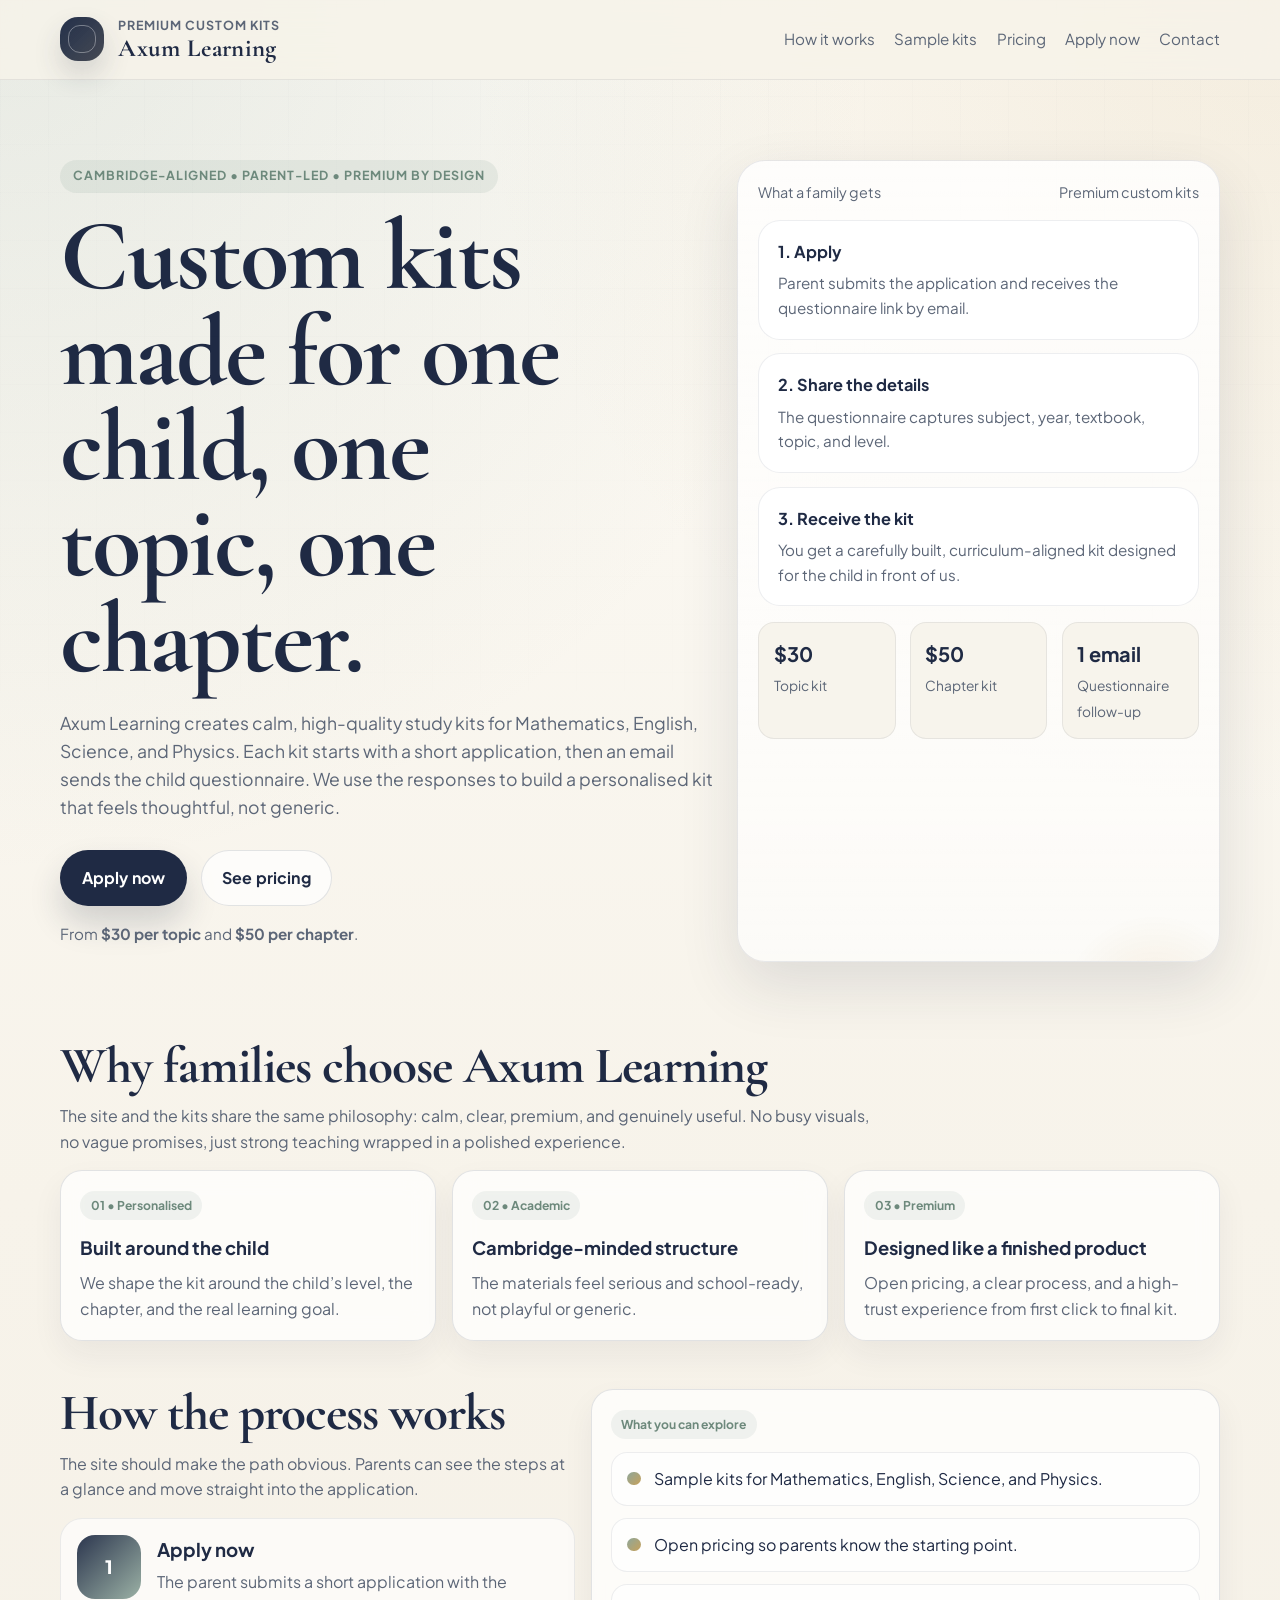
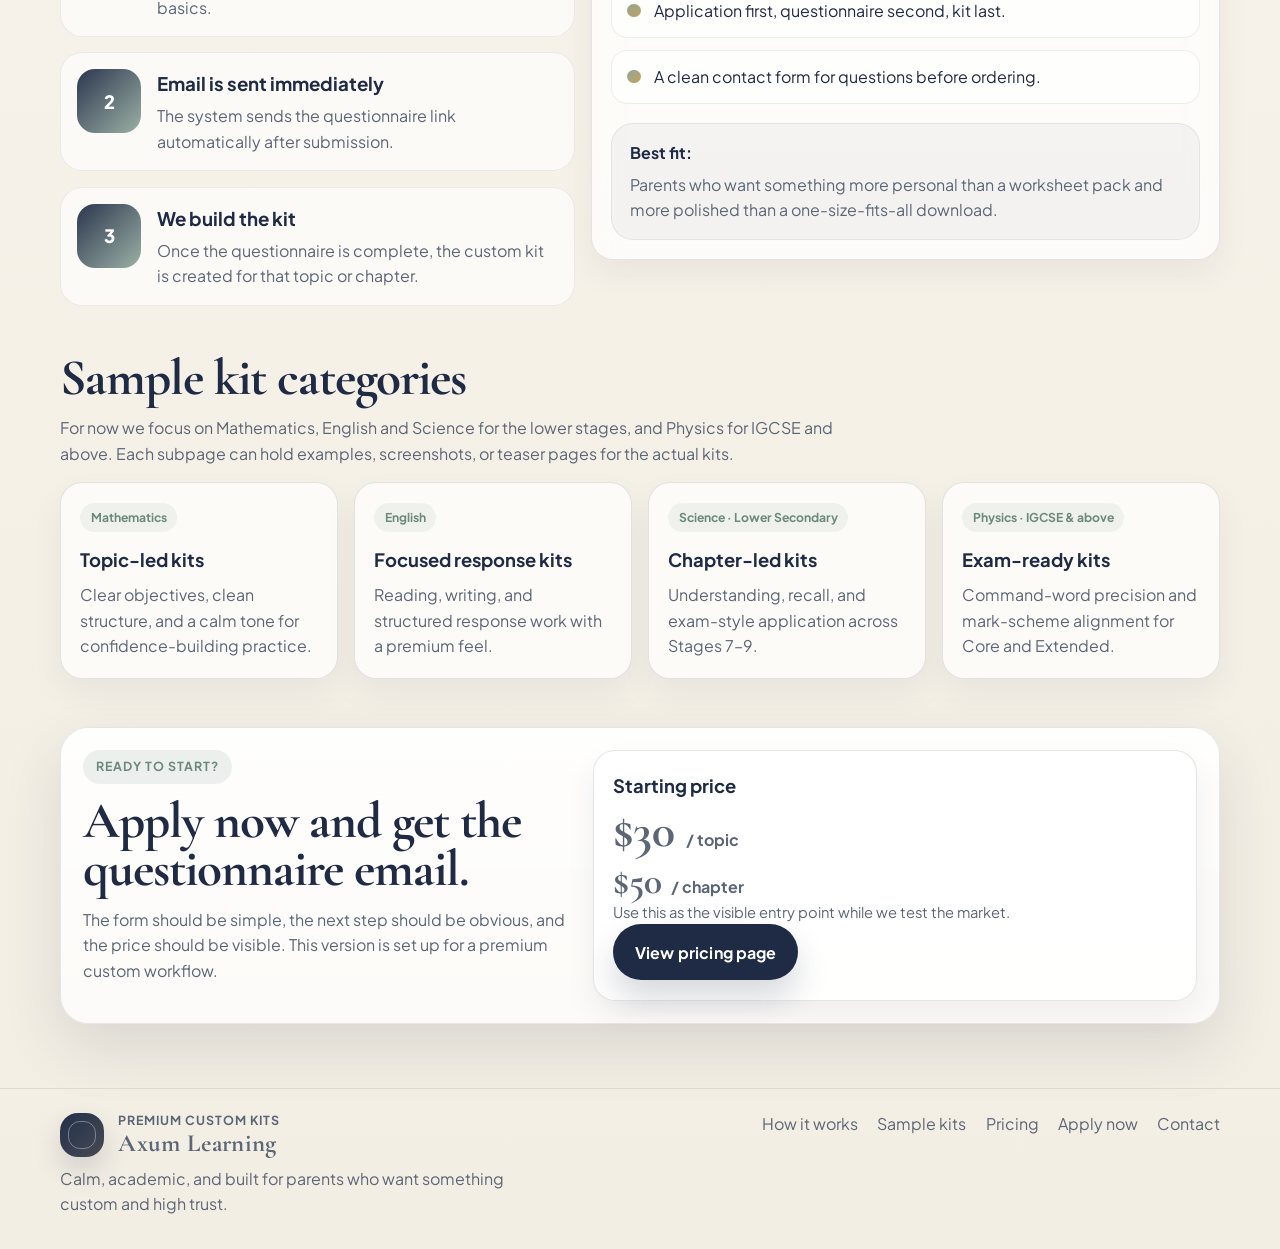
==== index.html @ c3b708f9 "Axum Learning website" ====
<!DOCTYPE html>
<html lang="en">
  <head>
    <meta charset="UTF-8" />
    <meta name="viewport" content="width=device-width, initial-scale=1.0" />
    <title>Axum Learning | Premium custom kits for Cambridge students</title>
    <meta
      name="description"
      content="Axum Learning creates premium custom Cambridge kits for Mathematics, English, Science, and Physics. Each kit is matched to the child, the topic, and the chapter."
    />
    <link rel="stylesheet" href="styles.css" />
  </head>
  <body>
    <a class="skip-link" href="#main">Skip to content</a>
    <header class="site-header">
      <div class="header-inner">
        <a class="brand" href="index.html" aria-label="Axum Learning home">
          <span class="brand-mark" aria-hidden="true"></span>
          <span>
            <span class="brand-tagline">Premium custom kits</span>
            <span class="brand-name">Axum Learning</span>
          </span>
        </a>
        <nav class="nav" aria-label="Primary">
          <a href="how-it-works.html">How it works</a>
          <a href="samples.html">Sample kits</a>
          <a href="pricing.html">Pricing</a>
          <a href="apply.html">Apply now</a>
          <a href="contact.html">Contact</a>
        </nav>
      </div>
    </header>

    <main id="main">
      <section class="hero">
        <div class="page-shell hero-grid">
          <div>
            <span class="eyebrow">Cambridge-aligned • Parent-led • Premium by design</span>
            <h1>Custom kits made for one child, one topic, one chapter.</h1>
            <p class="lead">
              Axum Learning creates calm, high-quality study kits for Mathematics, English, Science, and Physics.
              Each kit starts with a short application, then an email sends the child questionnaire.
              We use the responses to build a personalised kit that feels thoughtful, not generic.
            </p>
            <div class="hero-actions">
              <a class="button" href="apply.html">Apply now</a>
              <a class="button-secondary" href="pricing.html">See pricing</a>
            </div>
            <p class="hero-note">
              From <strong>$30 per topic</strong> and <strong>$50 per chapter</strong>.
            </p>
          </div>

          <aside class="hero-panel" aria-label="Preview of the service">
            <div class="panel-kicker">
              <span>What a family gets</span>
              <span>Premium custom kits</span>
            </div>
            <div class="preview-card">
              <h3>1. Apply</h3>
              <p>Parent submits the application and receives the questionnaire link by email.</p>
            </div>
            <div class="preview-card">
              <h3>2. Share the details</h3>
              <p>The questionnaire captures subject, year, textbook, topic, and level.</p>
            </div>
            <div class="preview-card">
              <h3>3. Receive the kit</h3>
              <p>You get a carefully built, curriculum-aligned kit designed for the child in front of us.</p>
            </div>
            <div class="stats" aria-label="Pricing snapshot">
              <div class="stat">
                <strong>$30</strong>
                <span>Topic kit</span>
              </div>
              <div class="stat">
                <strong>$50</strong>
                <span>Chapter kit</span>
              </div>
              <div class="stat">
                <strong>1 email</strong>
                <span>Questionnaire follow-up</span>
              </div>
            </div>
          </aside>
        </div>
      </section>

      <section class="section">
        <div class="page-shell">
          <h2 class="section-title">Why families choose Axum Learning</h2>
          <p class="section-lead">
            The site and the kits share the same philosophy: calm, clear, premium, and genuinely
            useful. No busy visuals, no vague promises, just strong teaching wrapped in a polished
            experience.
          </p>
          <div class="grid-3" style="margin-top: 1rem">
            <article class="card">
              <span class="meta">01 • Personalised</span>
              <h3>Built around the child</h3>
              <p>We shape the kit around the child’s level, the chapter, and the real learning goal.</p>
            </article>
            <article class="card">
              <span class="meta">02 • Academic</span>
              <h3>Cambridge-minded structure</h3>
              <p>The materials feel serious and school-ready, not playful or generic.</p>
            </article>
            <article class="card">
              <span class="meta">03 • Premium</span>
              <h3>Designed like a finished product</h3>
              <p>Open pricing, a clear process, and a high-trust experience from first click to final kit.</p>
            </article>
          </div>
        </div>
      </section>

      <section class="section">
        <div class="page-shell split">
          <div>
            <h2 class="section-title">How the process works</h2>
            <p class="section-lead">
              The site should make the path obvious. Parents can see the steps at a glance and move
              straight into the application.
            </p>
            <div class="timeline" style="margin-top: 1rem">
              <div class="timeline-step">
                <div class="step-num">1</div>
                <div class="step-content">
                  <h3>Apply now</h3>
                  <p>The parent submits a short application with the basics.</p>
                </div>
              </div>
              <div class="timeline-step">
                <div class="step-num">2</div>
                <div class="step-content">
                  <h3>Email is sent immediately</h3>
                  <p>The system sends the questionnaire link automatically after submission.</p>
                </div>
              </div>
              <div class="timeline-step">
                <div class="step-num">3</div>
                <div class="step-content">
                  <h3>We build the kit</h3>
                  <p>Once the questionnaire is complete, the custom kit is created for that topic or chapter.</p>
                </div>
              </div>
            </div>
          </div>
          <div class="card">
            <span class="meta">What you can explore</span>
            <ul class="feature-list">
              <li><span class="feature-dot"></span><span>Sample kits for Mathematics, English, Science, and Physics.</span></li>
              <li><span class="feature-dot"></span><span>Open pricing so parents know the starting point.</span></li>
              <li><span class="feature-dot"></span><span>Application first, questionnaire second, kit last.</span></li>
              <li><span class="feature-dot"></span><span>A clean contact form for questions before ordering.</span></li>
            </ul>
            <div class="subtle-band">
              <strong>Best fit:</strong>
              <p style="margin: 0.4rem 0 0; color: var(--muted)">
                Parents who want something more personal than a worksheet pack and more polished than a
                one-size-fits-all download.
              </p>
            </div>
          </div>
        </div>
      </section>

      <section class="section">
        <div class="page-shell">
          <h2 class="section-title">Sample kit categories</h2>
          <p class="section-lead">
            For now we focus on Mathematics, English and Science for the lower stages, and Physics for
            IGCSE and above. Each subpage can hold examples, screenshots, or teaser pages for the
            actual kits.
          </p>
          <div class="grid-4" style="margin-top: 1rem">
            <article class="card">
              <span class="meta">Mathematics</span>
              <h3>Topic-led kits</h3>
              <p>Clear objectives, clean structure, and a calm tone for confidence-building practice.</p>
            </article>
            <article class="card">
              <span class="meta">English</span>
              <h3>Focused response kits</h3>
              <p>Reading, writing, and structured response work with a premium feel.</p>
            </article>
            <article class="card">
              <span class="meta">Science · Lower Secondary</span>
              <h3>Chapter-led kits</h3>
              <p>Understanding, recall, and exam-style application across Stages 7–9.</p>
            </article>
            <article class="card">
              <span class="meta">Physics · IGCSE & above</span>
              <h3>Exam-ready kits</h3>
              <p>Command-word precision and mark-scheme alignment for Core and Extended.</p>
            </article>
          </div>
        </div>
      </section>

      <section class="section">
        <div class="page-shell form-wrap">
          <div class="split">
            <div>
              <span class="eyebrow">Ready to start?</span>
              <h2 class="section-title" style="margin-top: 0.8rem">Apply now and get the questionnaire email.</h2>
              <p class="section-lead">
                The form should be simple, the next step should be obvious, and the price should be
                visible. This version is set up for a premium custom workflow.
              </p>
            </div>
            <div class="card" style="background: rgba(255,255,255,0.84)">
              <h3>Starting price</h3>
              <p class="price" style="margin-top: 0.2rem">
                $30 <small>/ topic</small>
              </p>
              <p class="price" style="font-size: 2.35rem; margin-top: 0.5rem">
                $50 <small>/ chapter</small>
              </p>
              <p class="note">Use this as the visible entry point while we test the market.</p>
              <a class="button" href="pricing.html">View pricing page</a>
            </div>
          </div>
        </div>
      </section>
    </main>

    <footer class="footer">
      <div class="footer-inner">
        <div>
          <div class="brand" style="margin-bottom: 0.5rem">
            <span class="brand-mark" aria-hidden="true"></span>
            <span>
              <span class="brand-tagline">Premium custom kits</span>
              <span class="brand-name">Axum Learning</span>
            </span>
          </div>
          <p style="max-width: 42ch; margin: 0">
            Calm, academic, and built for parents who want something custom and high trust.
          </p>
        </div>
        <div class="footer-links" aria-label="Footer links">
          <a href="how-it-works.html">How it works</a>
          <a href="samples.html">Sample kits</a>
          <a href="pricing.html">Pricing</a>
          <a href="apply.html">Apply now</a>
          <a href="contact.html">Contact</a>
        </div>
      </div>
    </footer>
  </body>
</html>
---- styles.css ----
@import url("https://fonts.googleapis.com/css2?family=Cormorant+Garamond:wght@500;600;700&family=Plus+Jakarta+Sans:wght@400;500;600;700&display=swap");

:root {
  --bg: #f7f3ea;
  --bg-soft: #fbf8f2;
  --card: rgba(255, 255, 255, 0.72);
  --card-strong: #ffffff;
  --text: #1f2a44;
  --muted: #5c6677;
  --line: rgba(31, 42, 68, 0.12);
  --navy: #1f2a44;
  --sage: #8ea79a;
  --sage-dark: #6d897c;
  --gold: #c6a15b;
  --gold-soft: #ead9b2;
  --shadow: 0 24px 60px rgba(31, 42, 68, 0.12);
  --radius-xl: 28px;
  --radius-lg: 22px;
  --radius-md: 16px;
  --radius-sm: 12px;
  --container: 1160px;
}

*,
*::before,
*::after {
  box-sizing: border-box;
}

html {
  scroll-behavior: smooth;
}

body {
  margin: 0;
  color: var(--text);
  background:
    radial-gradient(circle at top left, rgba(142, 167, 154, 0.18), transparent 28%),
    radial-gradient(circle at top right, rgba(198, 161, 91, 0.14), transparent 26%),
    linear-gradient(180deg, #fcfaf5 0%, var(--bg) 42%, #f3eee4 100%);
  font-family: "Plus Jakarta Sans", system-ui, -apple-system, BlinkMacSystemFont, "Segoe UI", sans-serif;
  line-height: 1.6;
}

body::before {
  content: "";
  position: fixed;
  inset: 0;
  pointer-events: none;
  background-image:
    linear-gradient(rgba(31, 42, 68, 0.015) 1px, transparent 1px),
    linear-gradient(90deg, rgba(31, 42, 68, 0.015) 1px, transparent 1px);
  background-size: 48px 48px;
  mask-image: linear-gradient(180deg, rgba(0, 0, 0, 0.75), transparent 92%);
}

a {
  color: inherit;
  text-decoration: none;
}

img {
  max-width: 100%;
  display: block;
}

.skip-link {
  position: absolute;
  left: -999px;
  top: 16px;
  background: var(--navy);
  color: #fff;
  padding: 0.75rem 1rem;
  border-radius: 999px;
  z-index: 50;
}

.skip-link:focus {
  left: 16px;
}

.page-shell {
  width: min(100% - 2rem, var(--container));
  margin: 0 auto;
}

.site-header {
  position: sticky;
  top: 0;
  z-index: 40;
  backdrop-filter: blur(16px);
  background: rgba(247, 243, 234, 0.82);
  border-bottom: 1px solid rgba(31, 42, 68, 0.08);
}

.header-inner,
.footer-inner {
  width: min(100% - 2rem, var(--container));
  margin: 0 auto;
  display: flex;
  align-items: center;
  justify-content: space-between;
  gap: 1rem;
}

.header-inner {
  padding: 1rem 0;
}

.brand {
  display: inline-flex;
  align-items: center;
  gap: 0.9rem;
  font-weight: 700;
  letter-spacing: 0.02em;
}

.brand-mark {
  width: 2.75rem;
  height: 2.75rem;
  border-radius: 18px;
  background:
    linear-gradient(135deg, rgba(31, 42, 68, 0.96), rgba(31, 42, 68, 0.78)),
    linear-gradient(135deg, rgba(142, 167, 154, 0.7), rgba(198, 161, 91, 0.7));
  box-shadow: 0 14px 28px rgba(31, 42, 68, 0.16);
  position: relative;
}

.brand-mark::after {
  content: "";
  position: absolute;
  inset: 8px;
  border-radius: 12px;
  border: 1px solid rgba(255, 255, 255, 0.35);
}

.brand-name {
  font-family: "Cormorant Garamond", Georgia, serif;
  font-size: 1.55rem;
  line-height: 1;
}

.brand-tagline {
  display: block;
  font-size: 0.78rem;
  color: var(--muted);
  letter-spacing: 0.08em;
  text-transform: uppercase;
}

.nav {
  display: flex;
  align-items: center;
  gap: 1.2rem;
  flex-wrap: wrap;
  justify-content: flex-end;
}

.nav a {
  font-size: 0.95rem;
  color: var(--muted);
}

.nav a:hover,
.nav a:focus-visible {
  color: var(--text);
}

.button,
.button-secondary,
.button-link,
button {
  display: inline-flex;
  align-items: center;
  justify-content: center;
  gap: 0.55rem;
  border-radius: 999px;
  font-weight: 700;
  letter-spacing: 0.01em;
  transition: transform 180ms ease, box-shadow 180ms ease, background-color 180ms ease;
}

.button:hover,
.button-secondary:hover,
.button-link:hover,
button:hover {
  transform: translateY(-1px);
}

.button {
  background: var(--navy);
  color: #fff;
  padding: 0.95rem 1.35rem;
  box-shadow: 0 18px 32px rgba(31, 42, 68, 0.18);
}

.button-secondary {
  background: rgba(255, 255, 255, 0.7);
  color: var(--navy);
  padding: 0.9rem 1.25rem;
  border: 1px solid rgba(31, 42, 68, 0.12);
}

.button-link {
  color: var(--navy);
  padding: 0;
  background: transparent;
  border: 0;
}

button {
  cursor: pointer;
  border: 0;
  font: inherit;
}

.hero {
  padding: 5rem 0 3rem;
}

.hero-grid {
  display: grid;
  grid-template-columns: 1.15fr 0.85fr;
  gap: 1.5rem;
  align-items: center;
}

.eyebrow {
  display: inline-flex;
  align-items: center;
  gap: 0.5rem;
  padding: 0.42rem 0.8rem;
  border-radius: 999px;
  background: rgba(142, 167, 154, 0.16);
  color: var(--sage-dark);
  font-size: 0.78rem;
  font-weight: 700;
  letter-spacing: 0.08em;
  text-transform: uppercase;
}

.hero h1,
.section-title,
.page-title {
  font-family: "Cormorant Garamond", Georgia, serif;
  letter-spacing: -0.02em;
  margin: 0;
  line-height: 0.95;
}

.hero h1 {
  font-size: clamp(3.4rem, 8vw, 6.3rem);
  max-width: 11ch;
  margin-top: 1rem;
}

.lead {
  font-size: 1.1rem;
  color: var(--muted);
  max-width: 62ch;
  margin: 1.3rem 0 0;
}

.hero-actions {
  display: flex;
  flex-wrap: wrap;
  gap: 0.9rem;
  margin-top: 1.8rem;
}

.hero-note {
  margin-top: 1rem;
  color: var(--muted);
  font-size: 0.95rem;
}

.hero-panel {
  background: linear-gradient(180deg, rgba(255, 255, 255, 0.82), rgba(255, 255, 255, 0.6));
  border: 1px solid rgba(31, 42, 68, 0.1);
  border-radius: var(--radius-xl);
  padding: 1.25rem;
  box-shadow: var(--shadow);
  position: relative;
  overflow: hidden;
  min-height: 100%;
}

.hero-panel::before {
  content: "";
  position: absolute;
  inset: auto -10% -20% auto;
  width: 14rem;
  height: 14rem;
  border-radius: 50%;
  background: radial-gradient(circle, rgba(198, 161, 91, 0.16), transparent 60%);
}

.panel-kicker {
  display: flex;
  justify-content: space-between;
  gap: 1rem;
  color: var(--muted);
  font-size: 0.9rem;
}

.preview-card {
  margin-top: 1rem;
  background: var(--card-strong);
  border-radius: var(--radius-lg);
  border: 1px solid rgba(31, 42, 68, 0.08);
  padding: 1.15rem;
  position: relative;
}

.preview-card + .preview-card {
  margin-top: 0.85rem;
}

.preview-card h3 {
  margin: 0 0 0.4rem;
  font-size: 1.02rem;
}

.preview-card p {
  margin: 0;
  color: var(--muted);
  font-size: 0.95rem;
}

.stats {
  display: grid;
  grid-template-columns: repeat(3, 1fr);
  gap: 0.9rem;
  margin-top: 1rem;
}

.stat {
  padding: 0.9rem;
  border-radius: var(--radius-md);
  background: rgba(247, 243, 234, 0.9);
  border: 1px solid rgba(31, 42, 68, 0.08);
}

.stat strong {
  display: block;
  font-size: 1.25rem;
  margin-bottom: 0.15rem;
}

.stat span {
  font-size: 0.86rem;
  color: var(--muted);
}

.section {
  padding: 2rem 0 1rem;
}

.section-title {
  font-size: clamp(2.2rem, 4vw, 3.4rem);
  margin-bottom: 0.8rem;
}

.section-lead {
  max-width: 68ch;
  color: var(--muted);
  margin: 0;
}

.grid-3,
.grid-2,
.grid-4 {
  display: grid;
  gap: 1rem;
}

.grid-3 {
  grid-template-columns: repeat(3, minmax(0, 1fr));
}

.grid-4 {
  grid-template-columns: repeat(4, minmax(0, 1fr));
}

.grid-2 {
  grid-template-columns: repeat(2, minmax(0, 1fr));
}

.card {
  background: var(--card);
  backdrop-filter: blur(14px);
  border: 1px solid var(--line);
  border-radius: var(--radius-lg);
  padding: 1.2rem;
  box-shadow: 0 14px 32px rgba(31, 42, 68, 0.06);
}

.card h3 {
  margin: 0 0 0.45rem;
  font-size: 1.15rem;
}

.card p {
  margin: 0;
  color: var(--muted);
}

.card .meta {
  display: inline-flex;
  align-items: center;
  gap: 0.4rem;
  padding: 0.3rem 0.65rem;
  border-radius: 999px;
  background: rgba(142, 167, 154, 0.12);
  color: var(--sage-dark);
  font-size: 0.76rem;
  font-weight: 700;
  margin-bottom: 0.85rem;
}

.feature-list {
  list-style: none;
  padding: 0;
  margin: 0;
  display: grid;
  gap: 0.8rem;
}

.feature-list li {
  display: flex;
  gap: 0.8rem;
  align-items: flex-start;
  padding: 0.8rem 0.95rem;
  border-radius: var(--radius-md);
  background: rgba(255, 255, 255, 0.6);
  border: 1px solid rgba(31, 42, 68, 0.08);
}

.feature-dot {
  width: 0.85rem;
  height: 0.85rem;
  border-radius: 999px;
  margin-top: 0.35rem;
  background: linear-gradient(135deg, var(--sage), var(--gold));
  flex: 0 0 auto;
}

.pricing-card {
  display: flex;
  flex-direction: column;
  gap: 1rem;
}

.price {
  font-size: 3rem;
  line-height: 1;
  font-weight: 700;
  font-family: "Cormorant Garamond", Georgia, serif;
  margin: 0;
}

.price small {
  font-size: 1rem;
  font-family: "Plus Jakarta Sans", system-ui, sans-serif;
  color: var(--muted);
}

.price-list {
  list-style: none;
  padding: 0;
  margin: 0;
  display: grid;
  gap: 0.65rem;
}

.price-list li {
  padding-top: 0.65rem;
  border-top: 1px solid rgba(31, 42, 68, 0.08);
  color: var(--muted);
}

.form-wrap {
  background: linear-gradient(180deg, rgba(255, 255, 255, 0.9), rgba(255, 255, 255, 0.74));
  border-radius: var(--radius-xl);
  border: 1px solid rgba(31, 42, 68, 0.1);
  padding: 1.4rem;
  box-shadow: var(--shadow);
}

form {
  display: grid;
  gap: 1rem;
}

.form-grid {
  display: grid;
  gap: 1rem;
  grid-template-columns: repeat(2, minmax(0, 1fr));
}

label {
  display: grid;
  gap: 0.45rem;
  font-size: 0.92rem;
  font-weight: 600;
}

input,
select,
textarea {
  width: 100%;
  border-radius: 14px;
  border: 1px solid rgba(31, 42, 68, 0.14);
  background: rgba(255, 255, 255, 0.9);
  padding: 0.92rem 1rem;
  font: inherit;
  color: var(--text);
}

textarea {
  min-height: 140px;
  resize: vertical;
}

input:focus,
select:focus,
textarea:focus {
  outline: 3px solid rgba(142, 167, 154, 0.25);
  border-color: rgba(142, 167, 154, 0.55);
}

.form-actions {
  display: flex;
  flex-wrap: wrap;
  gap: 0.85rem;
  align-items: center;
}

.note {
  color: var(--muted);
  font-size: 0.92rem;
}

.subtle-band {
  margin: 1.2rem 0 0;
  padding: 1rem 1.15rem;
  border-radius: var(--radius-lg);
  background: rgba(31, 42, 68, 0.04);
  border: 1px solid rgba(31, 42, 68, 0.08);
}

.timeline {
  display: grid;
  gap: 0.95rem;
}

.timeline-step {
  display: grid;
  grid-template-columns: 4rem 1fr;
  gap: 1rem;
  align-items: start;
  padding: 1rem;
  border-radius: var(--radius-lg);
  background: rgba(255, 255, 255, 0.64);
  border: 1px solid rgba(31, 42, 68, 0.08);
}

.step-num {
  width: 4rem;
  height: 4rem;
  border-radius: 18px;
  display: grid;
  place-items: center;
  background: linear-gradient(135deg, rgba(31, 42, 68, 0.94), rgba(142, 167, 154, 0.88));
  color: #fff;
  font-weight: 800;
  font-size: 1.15rem;
}

.step-content h3 {
  margin: 0 0 0.25rem;
}

.step-content p {
  margin: 0;
  color: var(--muted);
}

.footer {
  margin-top: 3rem;
  padding: 1.4rem 0 2rem;
  border-top: 1px solid rgba(31, 42, 68, 0.1);
  color: var(--muted);
}

.footer-inner {
  align-items: flex-start;
  gap: 1.5rem;
}

.footer-links {
  display: flex;
  flex-wrap: wrap;
  gap: 0.9rem 1.2rem;
  justify-content: flex-end;
}

.footer-links a:hover {
  color: var(--text);
}

.page-hero {
  padding: 3.6rem 0 1.7rem;
}

.page-title {
  font-size: clamp(3rem, 6vw, 4.9rem);
  max-width: 11ch;
}

.page-intro {
  max-width: 66ch;
  color: var(--muted);
  margin: 1rem 0 0;
  font-size: 1.05rem;
}

.breadcrumb {
  font-size: 0.86rem;
  color: var(--muted);
  letter-spacing: 0.06em;
  text-transform: uppercase;
}

.price-grid {
  display: grid;
  grid-template-columns: repeat(3, minmax(0, 1fr));
  gap: 1rem;
}

.pill-list {
  display: flex;
  flex-wrap: wrap;
  gap: 0.6rem;
  list-style: none;
  margin: 1rem 0 0;
  padding: 0;
}

.pill-list li {
  padding: 0.5rem 0.8rem;
  border-radius: 999px;
  background: rgba(255, 255, 255, 0.6);
  border: 1px solid rgba(31, 42, 68, 0.08);
  color: var(--muted);
  font-size: 0.9rem;
}

.quote {
  margin: 0;
  padding: 1.2rem 1.3rem;
  border-left: 4px solid var(--sage);
  background: rgba(255, 255, 255, 0.56);
  border-radius: 0 18px 18px 0;
  color: var(--muted);
}

.split {
  display: grid;
  grid-template-columns: 0.9fr 1.1fr;
  gap: 1rem;
  align-items: start;
}

@media (max-width: 980px) {
  .hero-grid,
  .grid-3,
  .grid-4,
  .price-grid,
  .split {
    grid-template-columns: 1fr;
  }

  .grid-2,
  .form-grid {
    grid-template-columns: 1fr;
  }

  .nav {
    justify-content: flex-start;
  }

  .hero {
    padding-top: 3.5rem;
  }
}

@media (max-width: 640px) {
  .header-inner,
  .footer-inner {
    flex-direction: column;
    align-items: flex-start;
  }

  .brand-name {
    font-size: 1.4rem;
  }

  .hero h1,
  .page-title {
    line-height: 1;
  }

  .stats {
    grid-template-columns: 1fr;
  }

  .hero-actions,
  .form-actions {
    width: 100%;
  }

  .button,
  .button-secondary {
    width: 100%;
  }
}

/* ============================================================
   Questionnaire wizard
   ============================================================ */
.wizard {
  background: linear-gradient(180deg, rgba(255, 255, 255, 0.92), rgba(255, 255, 255, 0.76));
  border-radius: var(--radius-xl);
  border: 1px solid rgba(31, 42, 68, 0.1);
  padding: 1.6rem;
  box-shadow: var(--shadow);
}

.wizard-progress {
  margin-bottom: 1.5rem;
}

.progress-track {
  height: 8px;
  border-radius: 999px;
  background: rgba(31, 42, 68, 0.08);
  overflow: hidden;
}

.progress-fill {
  height: 100%;
  border-radius: 999px;
  background: linear-gradient(90deg, var(--sage-dark), var(--gold));
  transition: width 280ms ease;
}

.progress-meta {
  display: flex;
  justify-content: space-between;
  margin-top: 0.5rem;
  font-size: 0.82rem;
  color: var(--muted);
}

.step-eyebrow {
  font-size: 0.75rem;
  letter-spacing: 0.16em;
  text-transform: uppercase;
  font-weight: 700;
  color: var(--sage-dark);
}

.step-title {
  font-family: "Cormorant Garamond", Georgia, serif;
  font-size: clamp(1.5rem, 3.4vw, 2.1rem);
  line-height: 1.1;
  margin: 0.35rem 0 0.3rem;
}

.step-intro {
  color: var(--muted);
  margin: 0 0 0.4rem;
}

.q-block {
  padding: 1.15rem 0;
  border-top: 1px solid rgba(31, 42, 68, 0.08);
}
.q-block:first-of-type {
  border-top: 0;
}

.q-label {
  font-weight: 700;
  font-size: 1rem;
  margin-bottom: 0.15rem;
}

.q-help {
  color: var(--muted);
  font-size: 0.88rem;
  margin: 0.1rem 0 0.7rem;
}

.q-max {
  display: inline-block;
  margin-left: 0.4rem;
  font-size: 0.74rem;
  font-weight: 700;
  letter-spacing: 0.04em;
  color: var(--sage-dark);
  background: rgba(142, 167, 154, 0.16);
  border-radius: 999px;
  padding: 0.1rem 0.55rem;
  vertical-align: middle;
}

.options {
  display: grid;
  gap: 0.6rem;
}
.options.cols-2 {
  grid-template-columns: repeat(2, minmax(0, 1fr));
}
.options.scale {
  grid-template-columns: repeat(3, minmax(0, 1fr));
}

.option {
  display: flex;
  align-items: flex-start;
  gap: 0.7rem;
  padding: 0.85rem 1rem;
  border-radius: 14px;
  border: 1px solid rgba(31, 42, 68, 0.14);
  background: rgba(255, 255, 255, 0.85);
  cursor: pointer;
  transition: border-color 160ms ease, background 160ms ease, box-shadow 160ms ease;
  font-weight: 500;
}
.option:hover {
  border-color: rgba(142, 167, 154, 0.6);
}
.option input {
  width: auto;
  margin: 0.2rem 0 0;
  accent-color: var(--sage-dark);
  flex: 0 0 auto;
}
.option.is-checked {
  border-color: var(--sage-dark);
  background: rgba(142, 167, 154, 0.12);
  box-shadow: 0 0 0 1px var(--sage-dark) inset;
}
.option.is-disabled {
  opacity: 0.5;
  cursor: not-allowed;
}
.option .opt-text {
  line-height: 1.4;
}

.q-block input[type="text"],
.q-block textarea {
  margin-top: 0.2rem;
}
.inline-fields {
  display: grid;
  gap: 0.8rem;
  grid-template-columns: repeat(2, minmax(0, 1fr));
}

.wizard-actions {
  display: flex;
  justify-content: space-between;
  align-items: center;
  gap: 0.85rem;
  margin-top: 1.6rem;
  flex-wrap: wrap;
}
.wizard-actions .spacer {
  flex: 1 1 auto;
}

.wizard-error {
  color: #a4423a;
  font-size: 0.9rem;
  font-weight: 600;
  margin-top: 0.8rem;
}

.mode-grid {
  display: grid;
  gap: 1rem;
  grid-template-columns: repeat(2, minmax(0, 1fr));
}
.mode-card {
  text-align: left;
  padding: 1.4rem;
  border-radius: var(--radius-lg);
  border: 1px solid rgba(31, 42, 68, 0.12);
  background: rgba(255, 255, 255, 0.8);
  cursor: pointer;
  display: grid;
  gap: 0.4rem;
  align-content: start;
}
.mode-card:hover {
  border-color: var(--sage-dark);
  transform: translateY(-2px);
}
.mode-card h3 {
  margin: 0;
  font-size: 1.15rem;
}
.mode-card p {
  margin: 0;
  color: var(--muted);
  font-size: 0.92rem;
  font-weight: 400;
}
.mode-card .tag {
  font-size: 0.72rem;
  letter-spacing: 0.12em;
  text-transform: uppercase;
  font-weight: 700;
  color: var(--sage-dark);
}

.review-pre {
  white-space: pre-wrap;
  font-family: "Plus Jakarta Sans", ui-monospace, monospace;
  font-size: 0.82rem;
  line-height: 1.55;
  background: rgba(31, 42, 68, 0.04);
  border: 1px solid rgba(31, 42, 68, 0.1);
  border-radius: var(--radius-md);
  padding: 1rem 1.1rem;
  max-height: 340px;
  overflow: auto;
  color: var(--text);
}

.saved-banner {
  margin-top: 1rem;
  padding: 1rem 1.15rem;
  border-radius: var(--radius-md);
  background: rgba(142, 167, 154, 0.16);
  border: 1px solid rgba(142, 167, 154, 0.5);
  font-weight: 600;
}

@media (max-width: 640px) {
  .options.cols-2,
  .mode-grid,
  .inline-fields {
    grid-template-columns: 1fr;
  }
  .wizard-actions .button,
  .wizard-actions .button-secondary {
    width: auto;
  }
}
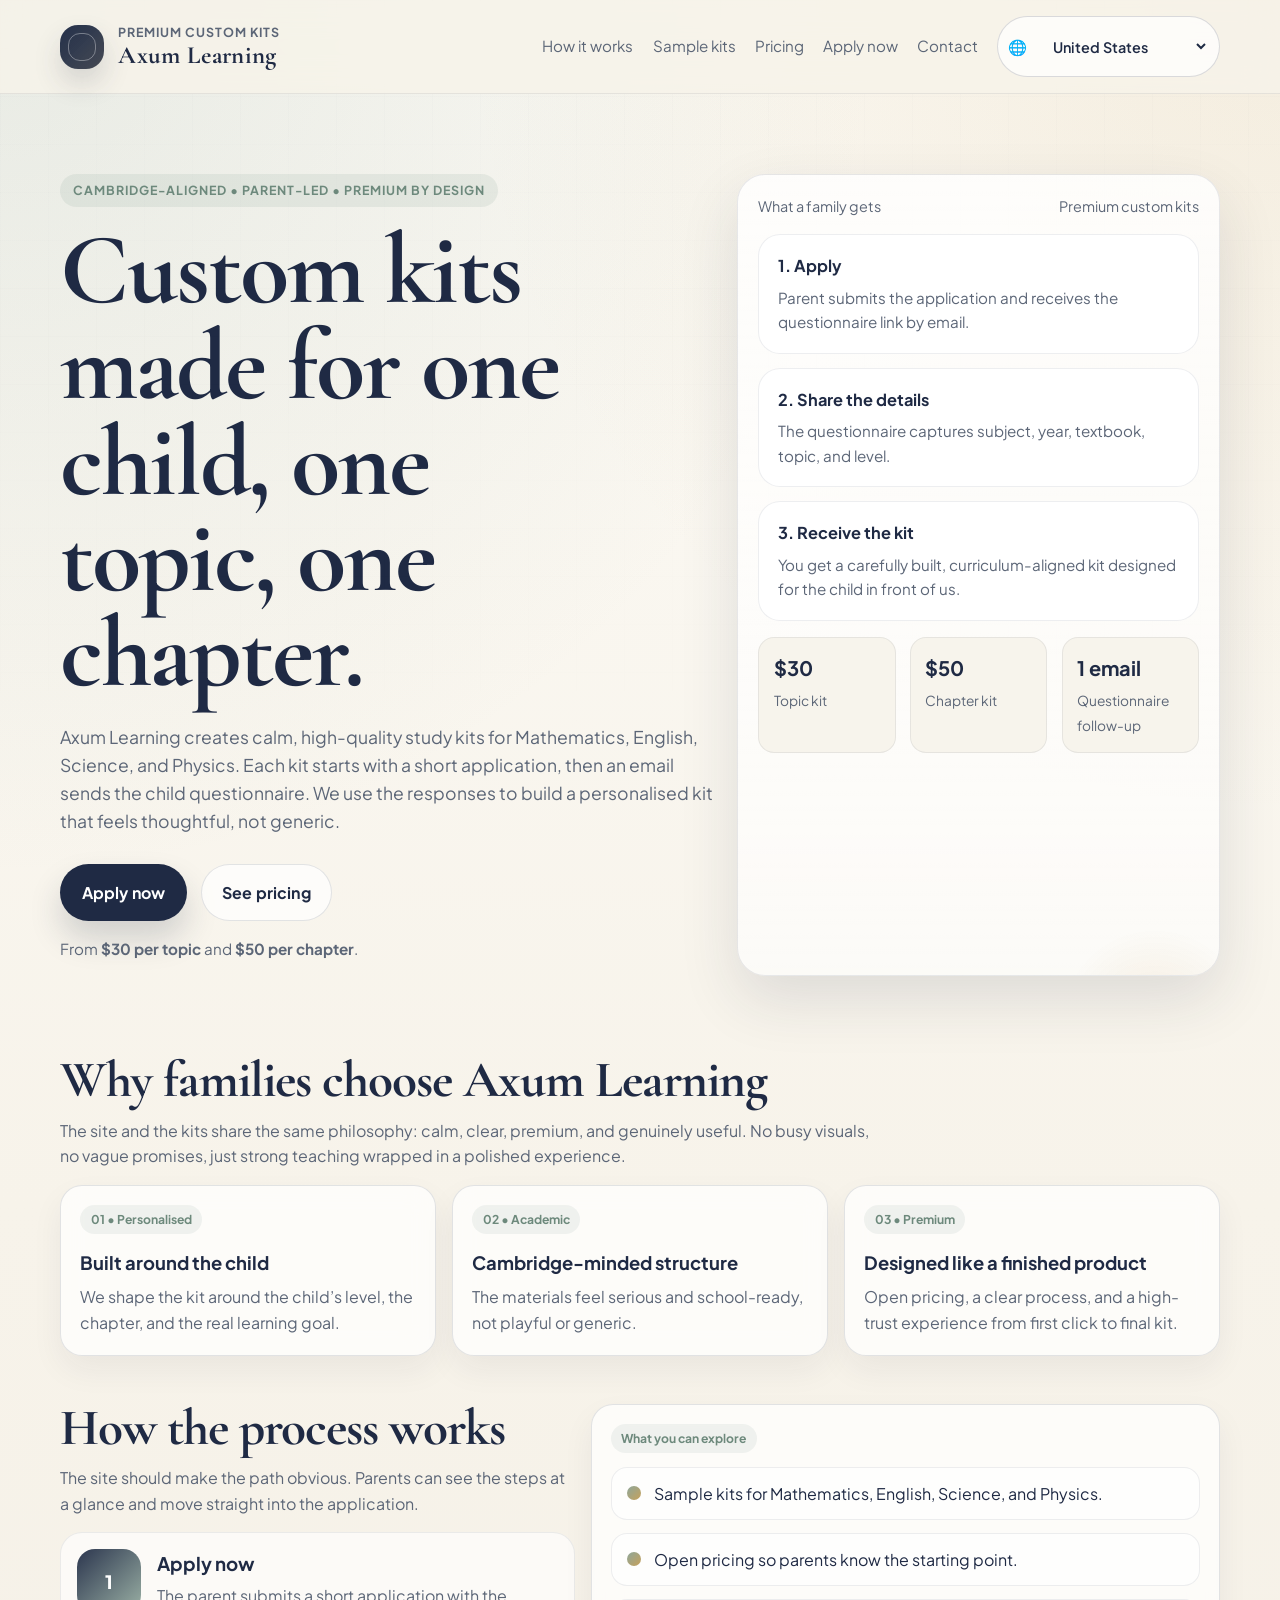
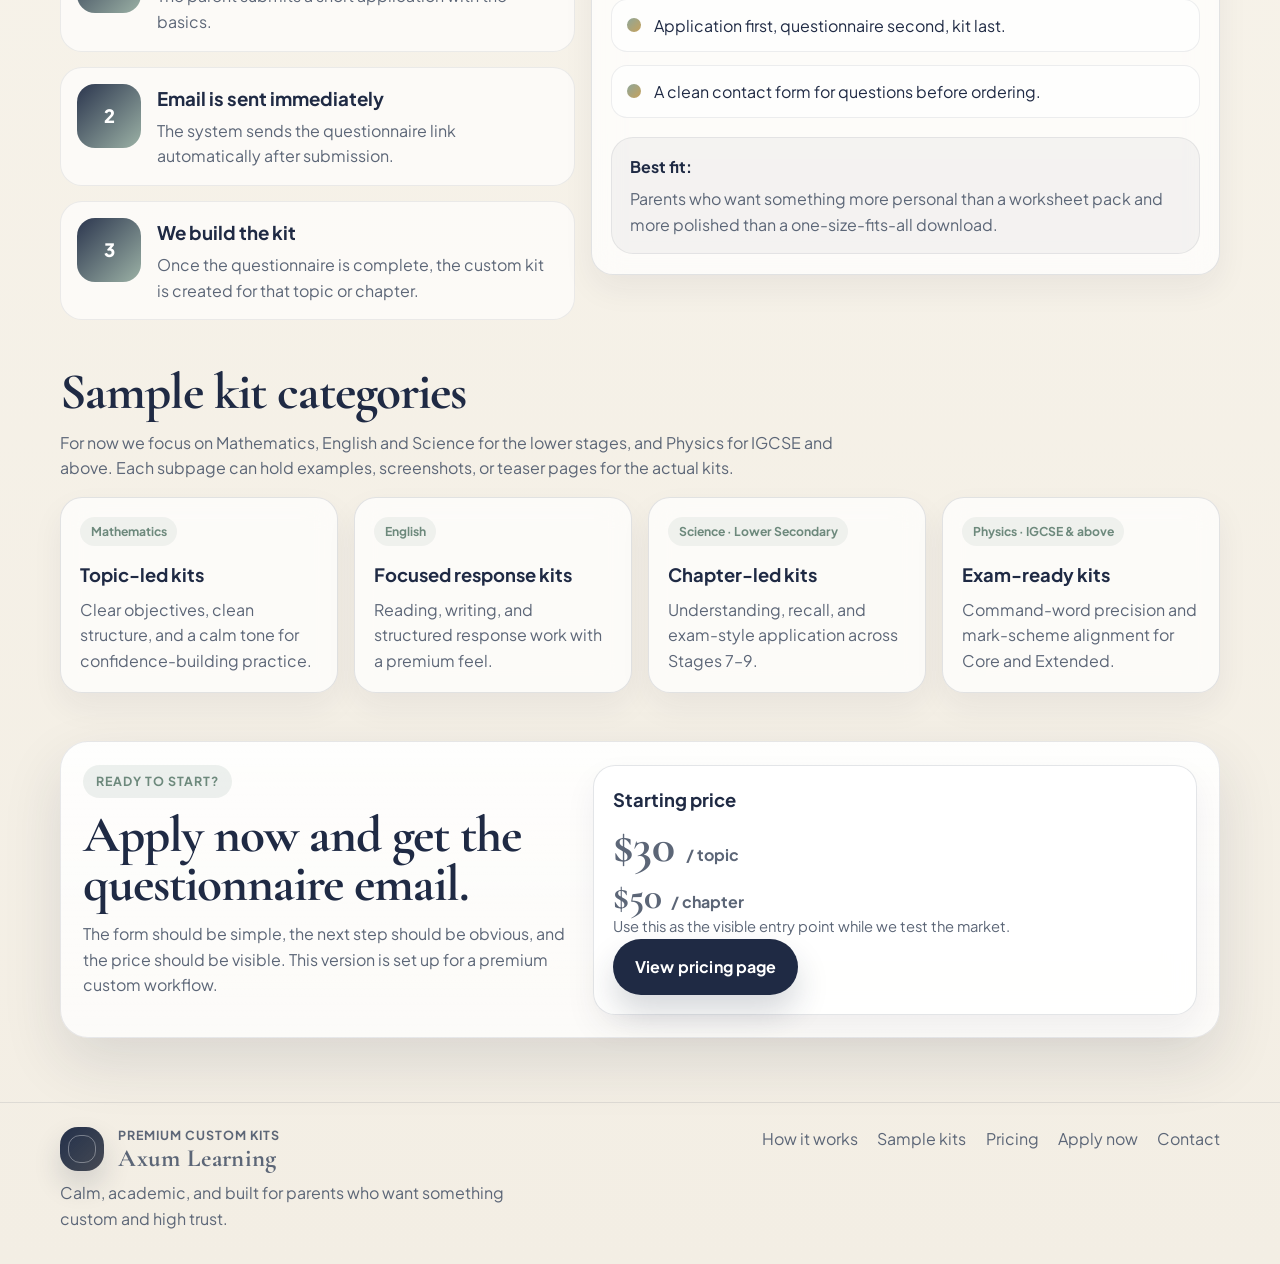
==== commit db63df60: "Add country/currency localization + accept all exam boards - locale.js: auto-detect country (overrid" ====
--- a/index.html
+++ b/index.html
@@ -9,6 +9,7 @@
       content="Axum Learning creates premium custom Cambridge kits for Mathematics, English, Science, and Physics. Each kit is matched to the child, the topic, and the chapter."
     />
     <link rel="stylesheet" href="styles.css" />
+    <script src="locale.js" defer></script>
   </head>
   <body>
     <a class="skip-link" href="#main">Skip to content</a>
@@ -212,10 +213,10 @@
             <div class="card" style="background: rgba(255,255,255,0.84)">
               <h3>Starting price</h3>
               <p class="price" style="margin-top: 0.2rem">
-                $30 <small>/ topic</small>
+                <span data-price-usd="30">$30</span> <small>/ topic</small>
               </p>
               <p class="price" style="font-size: 2.35rem; margin-top: 0.5rem">
-                $50 <small>/ chapter</small>
+                <span data-price-usd="50">$50</span> <small>/ chapter</small>
               </p>
               <p class="note">Use this as the visible entry point while we test the market.</p>
               <a class="button" href="pricing.html">View pricing page</a>
--- a/styles.css
+++ b/styles.css
@@ -166,6 +166,37 @@
   color: var(--text);
 }
 
+.locale-picker {
+  display: inline-flex;
+  align-items: center;
+  gap: 0.4rem;
+  padding: 0.3rem 0.6rem;
+  border: 1px solid rgba(31, 42, 68, 0.16);
+  border-radius: 999px;
+  background: rgba(255, 255, 255, 0.7);
+}
+
+.locale-picker__icon {
+  font-size: 0.95rem;
+  line-height: 1;
+}
+
+.locale-picker__select {
+  border: 0;
+  background: transparent;
+  font: inherit;
+  font-size: 0.9rem;
+  color: var(--text);
+  cursor: pointer;
+  max-width: 11rem;
+}
+
+.locale-picker__select:focus-visible {
+  outline: 2px solid var(--accent, #1f2a44);
+  outline-offset: 2px;
+  border-radius: 4px;
+}
+
 .button,
 .button-secondary,
 .button-link,
